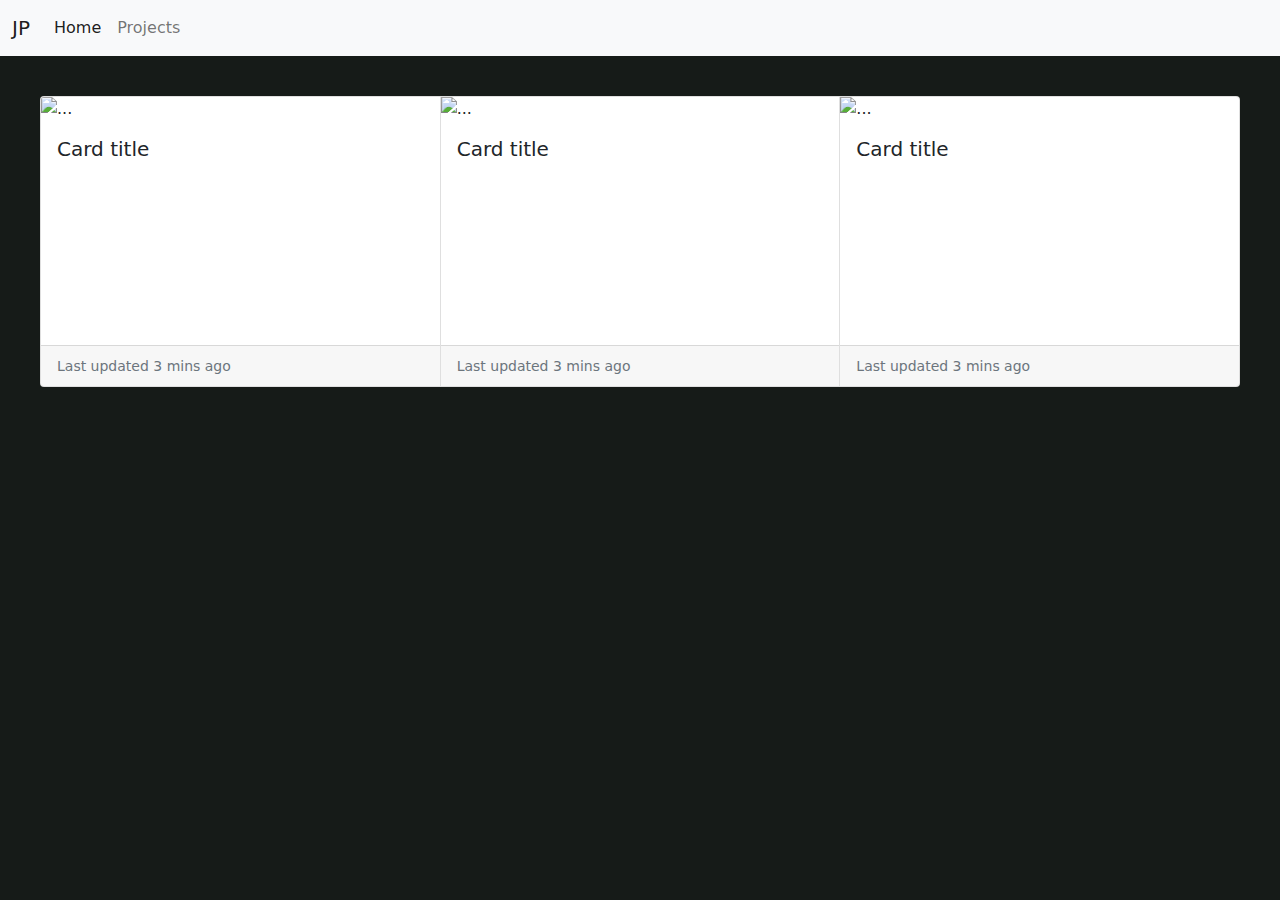
==== projects.html @ 694e1787 "update bio" ====
<!DOCTYPE html>
  <head>
    <title>Josh Pittman</title>
    <link rel="icon" type="image/x-icon" href="favicon.png" />
    <meta charset="utf-8" />
    <meta name="viewport" content="width=device-width, initial-scale=1" />
    <link rel="stylesheet" href="bootstrap.min.css">
    <link rel="stylesheet" href='style.css'>
  </head>

  <body>
    <!--Bootstrap Nav-->
    <nav class="navbar navbar-right navbar-expand-lg navbar-light bg-light">
      <div class="container-fluid">
        <a class="navbar-brand" href="index.html">JP</a>
        <button class="navbar-toggler" type="button" data-bs-toggle="collapse" data-bs-target="#navbarNav" aria-controls="navbarNav" aria-expanded="false" aria-label="Toggle navigation">
          <span class="navbar-toggler-icon"></span>
        </button>
        <div class="collapse navbar-collapse" id="navbarNav">
          <ul class="navbar-nav">
            <li class="nav-item">
              <a class="nav-link active" aria-current="page" href="index.html">Home</a>
            </li>
            <li class="nav-item">
              <a class="nav-link" href="#">Projects</a>
            </li>
          </ul>
        </div>
      </div>
    </nav>
    <!--Bootstrap Cards-->
    <div class="card-group">
      <div class="card">
        <img src="..." class="card-img-top" alt="...">
        <div class="card-body">
          <h5 class="card-title">Card title</h5>
          <p class="card-text">This is a wider card with supporting text below as a natural lead-in to additional content. This content is a little bit longer.</p>
        </div>
        <div class="card-footer">
          <small class="text-muted">Last updated 3 mins ago</small>
        </div>
      </div>
      <div class="card">
        <img src="..." class="card-img-top" alt="...">
        <div class="card-body">
          <h5 class="card-title">Card title</h5>
          <p class="card-text">This card has supporting text below as a natural lead-in to additional content.</p>
        </div>
        <div class="card-footer">
          <small class="text-muted">Last updated 3 mins ago</small>
        </div>
      </div>
      <div class="card">
        <img src="..." class="card-img-top" alt="...">
        <div class="card-body">
          <h5 class="card-title">Card title</h5>
          <p class="card-text">This is a wider card with supporting text below as a natural lead-in to additional content. This card has even longer content than the first to show that equal height action.</p>
        </div>
        <div class="card-footer">
          <small class="text-muted">Last updated 3 mins ago</small>
        </div>
      </div>
    </div>
    
    <script src="bootstrap.bundle.min.js"></script>
  </body>
</html>
---- style.css ----
body {
  background-color: rgb(22, 27, 24);
  display: inline-block;
  position: absolute;
  align-content: center;
  vertical-align: center;
}

iframe {
  aspect-ratio: 4/3;
  padding: 20px;
  width: 100%;
}

p {
  align-items: baseline;
  color:white;
  padding: 20px;
  text-align: justify;
}

p a {
  color:royalblue;
  text-decoration: none;
}

.bio {
  display: grid;
  grid-template-columns: auto;
  grid-template-rows: auto;
  margin: 20px;
  padding: 20px;
  background-color: rgb(41, 42, 45);
  border-radius: 15px;
}

.bio div {
  align-content: center;
  vertical-align: baseline;
}

.card-group {
  padding: 20px;
  margin: 20px;
}
 
@media (min-width: 890px) {
  .bio {
    grid-template-columns: 50% 50%;
    grid-template-rows:auto auto;
  }

  iframe {
    width: 100%;
  }

  p {
    text-align: left;
  }
}
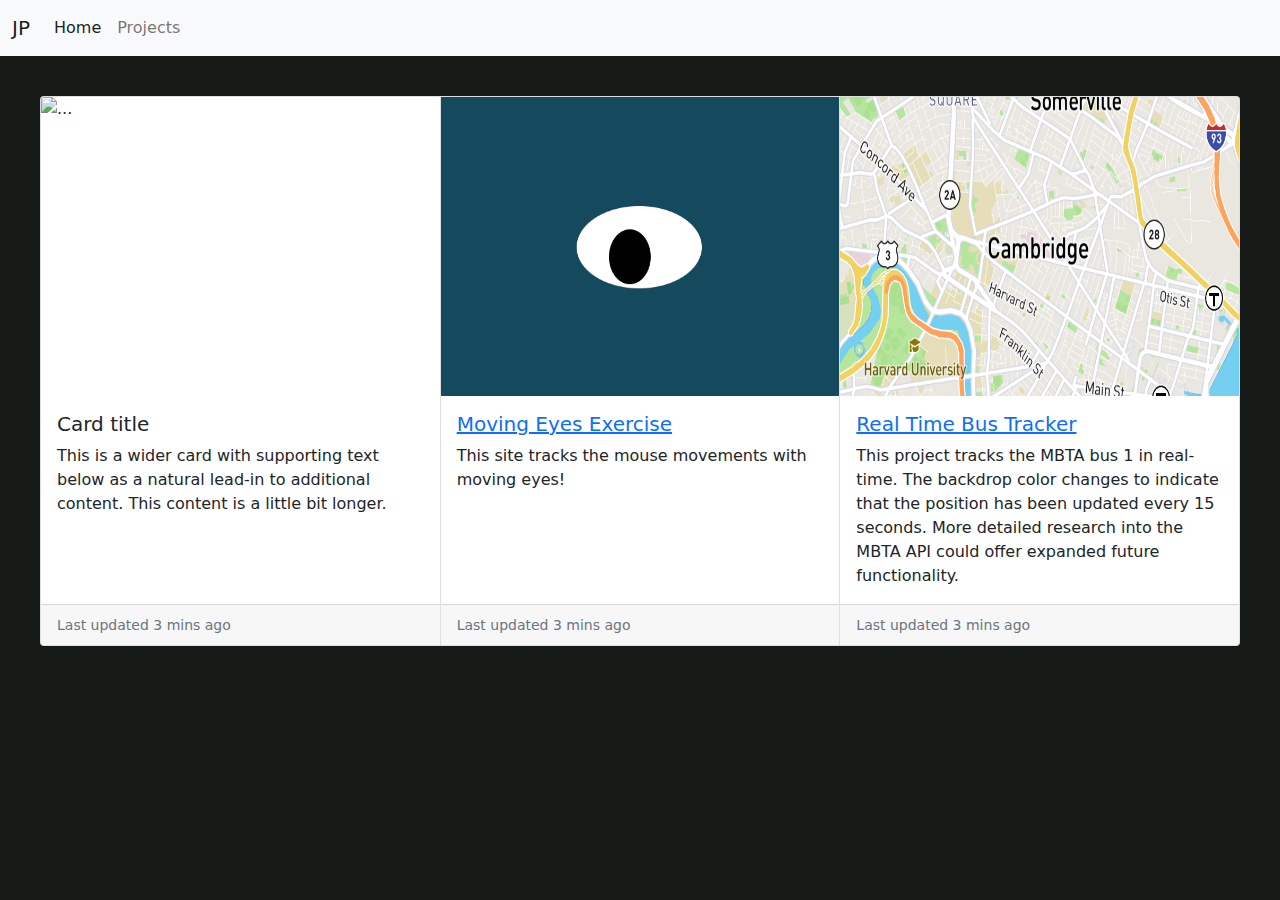
==== commit 1585f6cd: "Updated Cards and links" ====
--- a/projects.html
+++ b/projects.html
@@ -34,34 +34,47 @@
         <img src="..." class="card-img-top" alt="...">
         <div class="card-body">
           <h5 class="card-title">Card title</h5>
-          <p class="card-text">This is a wider card with supporting text below as a natural lead-in to additional content. This content is a little bit longer.</p>
+          <p class="card-text">
+            This is a wider card with supporting text below as a natural lead-in to additional content. This content is a little bit longer.</p>
         </div>
         <div class="card-footer">
           <small class="text-muted">Last updated 3 mins ago</small>
         </div>
       </div>
       <div class="card">
-        <img src="..." class="card-img-top" alt="...">
+        <img src="eyes.png" class="card-img-top" alt="Eyes">
         <div class="card-body">
-          <h5 class="card-title">Card title</h5>
-          <p class="card-text">This card has supporting text below as a natural lead-in to additional content.</p>
+          <h5 class="card-title">
+            <a href='https://github.com/servinjbass/eyes' target="_blank">
+              Moving Eyes Exercise
+            </a>
+          </h5>
+          <p class="card-text">
+            This site tracks the mouse movements with moving eyes!
+          </p>
         </div>
         <div class="card-footer">
           <small class="text-muted">Last updated 3 mins ago</small>
         </div>
       </div>
       <div class="card">
-        <img src="..." class="card-img-top" alt="...">
+        <img src="bus.png" class="card-img-top" alt="Map of Boston">
         <div class="card-body">
-          <h5 class="card-title">Card title</h5>
-          <p class="card-text">This is a wider card with supporting text below as a natural lead-in to additional content. This card has even longer content than the first to show that equal height action.</p>
+          <h5 class="card-title">
+            <a href='https://github.com/servinjbass/busTracker' target="_blank">
+              Real Time Bus Tracker
+            </a>
+          </h5>
+          <p class="card-text">
+            This project tracks the MBTA bus 1 in real-time. The backdrop color changes to indicate that the position has been updated every 15 seconds. More detailed research into the MBTA API could offer expanded future functionality.
+          </p>
         </div>
         <div class="card-footer">
           <small class="text-muted">Last updated 3 mins ago</small>
         </div>
       </div>
     </div>
-    
+
     <script src="bootstrap.bundle.min.js"></script>
   </body>
 </html>--- a/style.css
+++ b/style.css
@@ -10,13 +10,6 @@
   aspect-ratio: 4/3;
   padding: 20px;
   width: 100%;
-}
-
-p {
-  align-items: baseline;
-  color:white;
-  padding: 20px;
-  text-align: justify;
 }
 
 p a {
@@ -34,6 +27,13 @@
   border-radius: 15px;
 }
 
+.bio p {
+  align-items: baseline;
+  color:white;
+  padding: 20px;
+  text-align: justify;
+}
+
 .bio div {
   align-content: center;
   vertical-align: baseline;
@@ -42,6 +42,12 @@
 .card-group {
   padding: 20px;
   margin: 20px;
+}
+
+.card img {
+  aspect-ratio: 4/3;
+  width:100%;
+  height: inherit;
 }
  
 @media (min-width: 890px) {
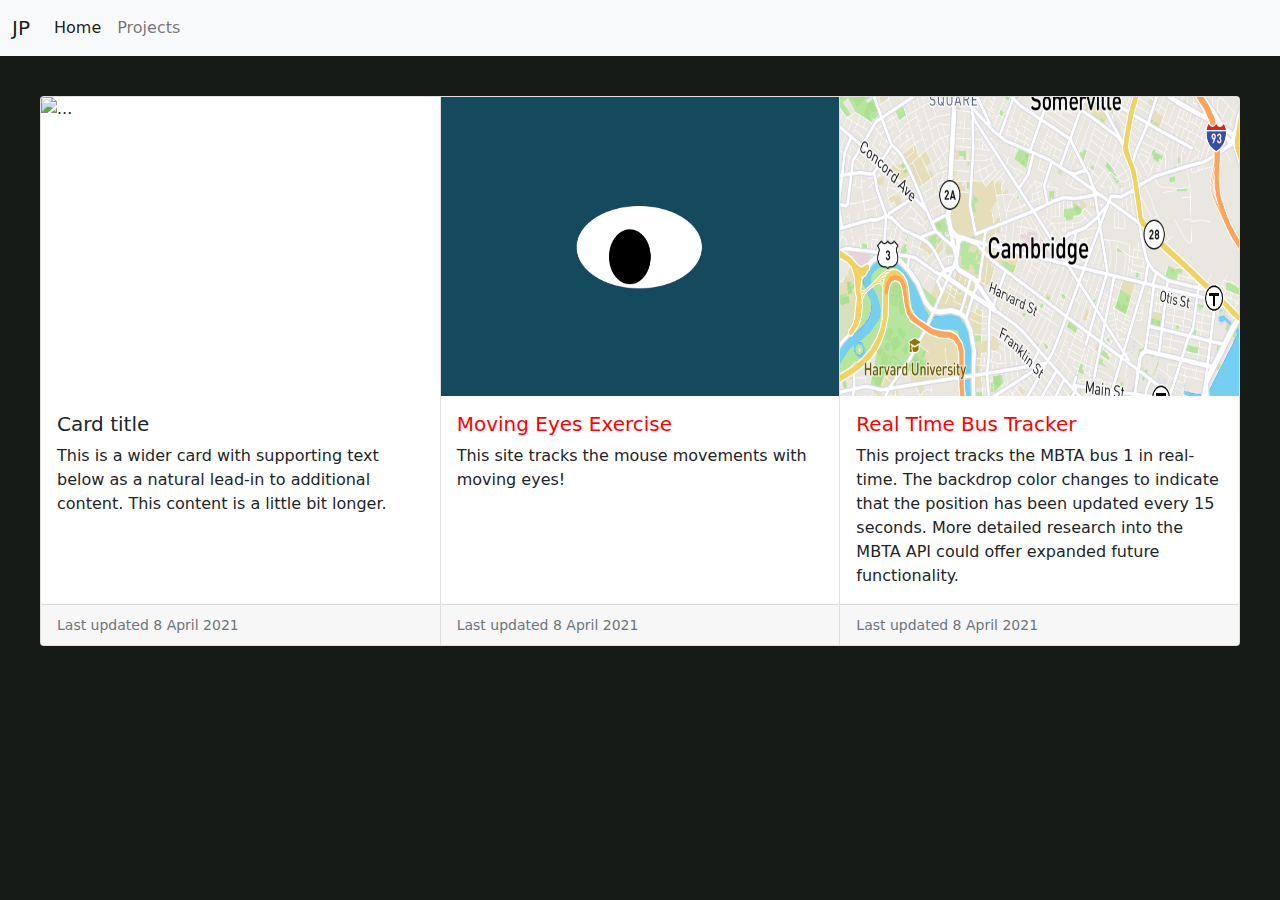
==== commit 028303ab: "added headings to index, updated style, added imgs" ====
--- a/projects.html
+++ b/projects.html
@@ -38,7 +38,7 @@
             This is a wider card with supporting text below as a natural lead-in to additional content. This content is a little bit longer.</p>
         </div>
         <div class="card-footer">
-          <small class="text-muted">Last updated 3 mins ago</small>
+          <small class="text-muted">Last updated 8 April 2021</small>
         </div>
       </div>
       <div class="card">
@@ -54,7 +54,7 @@
           </p>
         </div>
         <div class="card-footer">
-          <small class="text-muted">Last updated 3 mins ago</small>
+          <small class="text-muted">Last updated 8 April 2021</small>
         </div>
       </div>
       <div class="card">
@@ -70,7 +70,7 @@
           </p>
         </div>
         <div class="card-footer">
-          <small class="text-muted">Last updated 3 mins ago</small>
+          <small class="text-muted">Last updated 8 April 2021</small>
         </div>
       </div>
     </div>
--- a/style.css
+++ b/style.css
@@ -1,7 +1,6 @@
 body {
   background-color: rgb(22, 27, 24);
-  display: inline-block;
-  position: absolute;
+  position:relative
   align-content: center;
   vertical-align: center;
 }
@@ -12,8 +11,8 @@
   width: 100%;
 }
 
-p a {
-  color:royalblue;
+a, h2 {
+  color:red;
   text-decoration: none;
 }
 
@@ -21,10 +20,6 @@
   display: grid;
   grid-template-columns: auto;
   grid-template-rows: auto;
-  margin: 20px;
-  padding: 20px;
-  background-color: rgb(41, 42, 45);
-  border-radius: 15px;
 }
 
 .bio p {
@@ -49,13 +44,17 @@
   width:100%;
   height: inherit;
 }
+
+#myWrap {
+  margin: 20px;
+  padding: 20px;
+  background-color: rgb(41, 42, 45);
+  border-radius: 15px;
+  color: white;
+  align-content: center;
+}
  
 @media (min-width: 890px) {
-  .bio {
-    grid-template-columns: 50% 50%;
-    grid-template-rows:auto auto;
-  }
-
   iframe {
     width: 100%;
   }
@@ -63,4 +62,13 @@
   p {
     text-align: left;
   }
+
+  div.spacer {
+    height:inherit;
+  }
+
+  .bio {
+    grid-template-columns: 50% 50%;
+    grid-template-rows:auto auto;
+  }
 }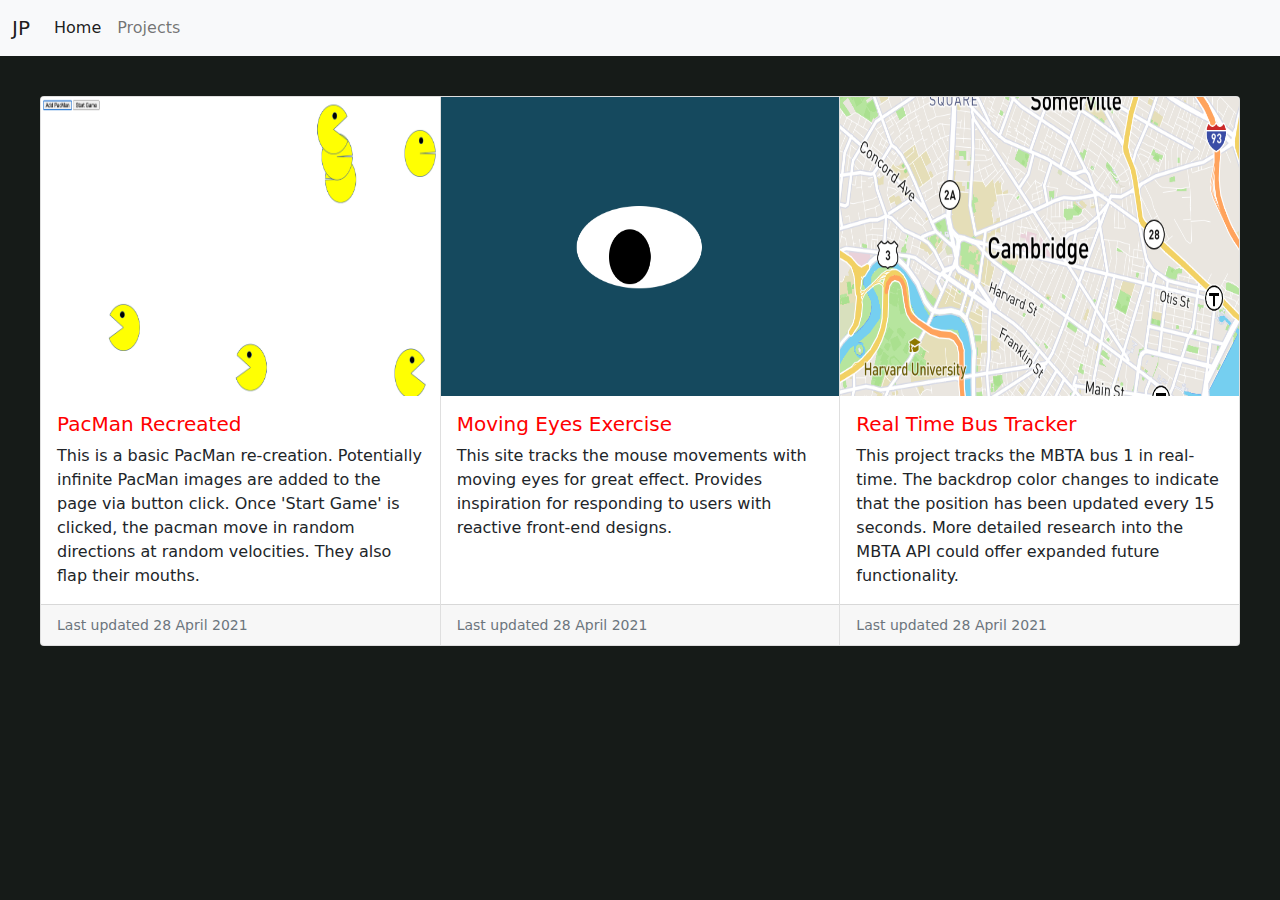
==== commit b1b909d9: "updated projects" ====
--- a/projects.html
+++ b/projects.html
@@ -31,18 +31,23 @@
     <!--Bootstrap Cards-->
     <div class="card-group">
       <div class="card">
-        <img src="..." class="card-img-top" alt="...">
+        <img src="pac.png" class="card-img-top" alt="PacMan">
         <div class="card-body">
-          <h5 class="card-title">Card title</h5>
+          <h5 class="card-title">
+            <a href='https://github.com/servinjbass/Pacman' target="_blank">
+              PacMan Recreated
+            </a>
+          </h5>
           <p class="card-text">
-            This is a wider card with supporting text below as a natural lead-in to additional content. This content is a little bit longer.</p>
+            This is a basic PacMan re-creation. Potentially infinite PacMan images are added to the page via button click. Once 'Start Game' is clicked, the pacman move in random directions at random velocities. They also flap their mouths.
+          </p>
         </div>
         <div class="card-footer">
-          <small class="text-muted">Last updated 8 April 2021</small>
+          <small class="text-muted">Last updated 28 April 2021</small>
         </div>
       </div>
       <div class="card">
-        <img src="eyes.png" class="card-img-top" alt="Eyes">
+        <img src="eyes.png" class="card-img-top" alt="Eye">
         <div class="card-body">
           <h5 class="card-title">
             <a href='https://github.com/servinjbass/eyes' target="_blank">
@@ -50,11 +55,11 @@
             </a>
           </h5>
           <p class="card-text">
-            This site tracks the mouse movements with moving eyes!
+            This site tracks the mouse movements with moving eyes for great effect. Provides inspiration for responding to users with reactive front-end designs.
           </p>
         </div>
         <div class="card-footer">
-          <small class="text-muted">Last updated 8 April 2021</small>
+          <small class="text-muted">Last updated 28 April 2021</small>
         </div>
       </div>
       <div class="card">
@@ -70,7 +75,7 @@
           </p>
         </div>
         <div class="card-footer">
-          <small class="text-muted">Last updated 8 April 2021</small>
+          <small class="text-muted">Last updated 28 April 2021</small>
         </div>
       </div>
     </div>
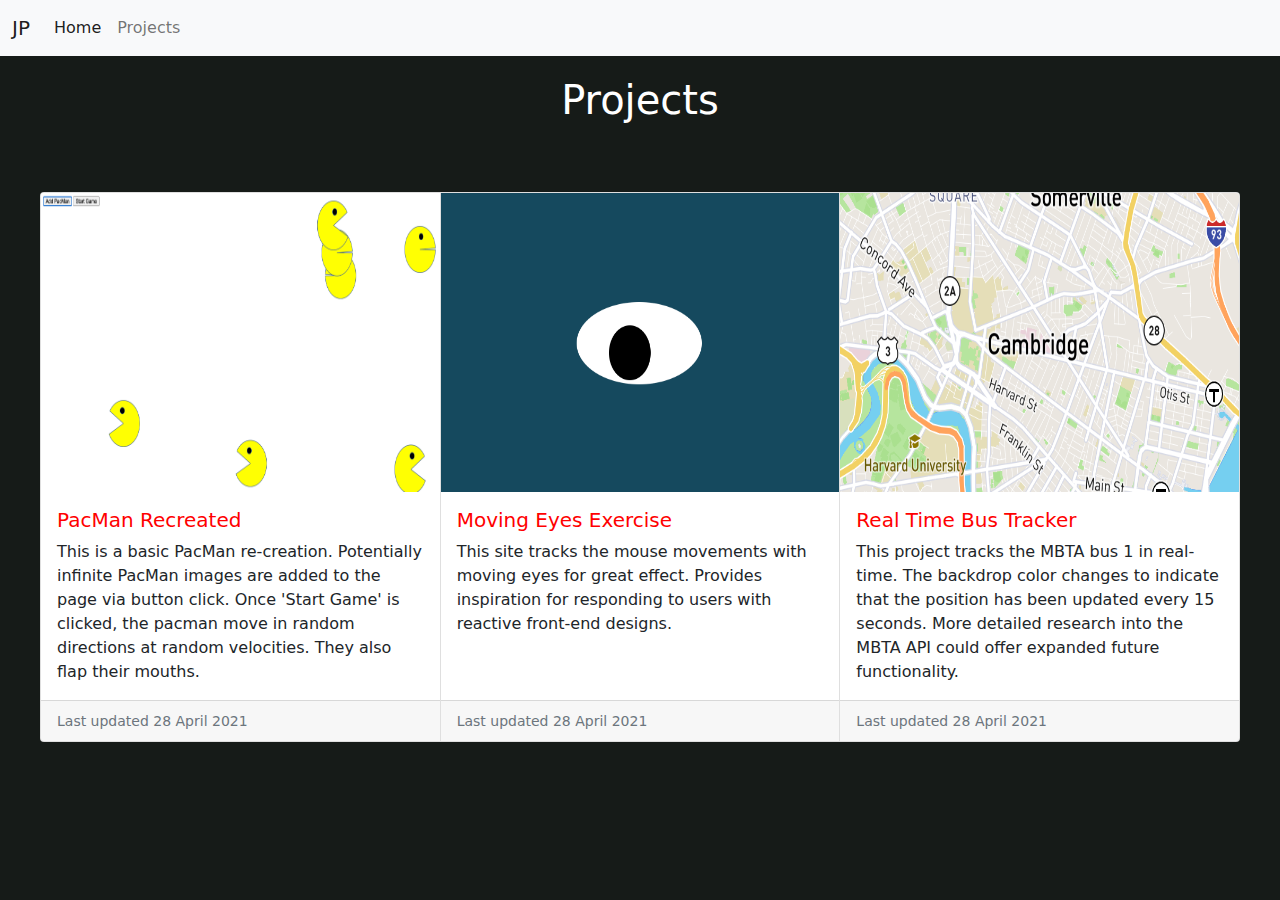
==== commit 11bf02d4: "added headers and update vid" ====
--- a/projects.html
+++ b/projects.html
@@ -28,6 +28,9 @@
         </div>
       </div>
     </nav>
+    <div class='myHead'>
+      <h1>Projects</h1>
+    </div>
     <!--Bootstrap Cards-->
     <div class="card-group">
       <div class="card">
--- a/style.css
+++ b/style.css
@@ -1,14 +1,14 @@
 body {
   background-color: rgb(22, 27, 24);
-  position:relative
-  align-content: center;
+  position:relative;
   vertical-align: center;
 }
 
 iframe {
-  aspect-ratio: 4/3;
   padding: 20px;
   width: 100%;
+  aspect-ratio: 15.2/9;
+  height: auto;
 }
 
 a, h2 {
@@ -45,15 +45,26 @@
   height: inherit;
 }
 
+.myHead {
+  width: 100%;
+  padding: 20px;
+  text-align: center;
+  
+}
+
 #myWrap {
+  width: 100%;
   margin: 20px;
   padding: 20px;
   background-color: rgb(41, 42, 45);
   border-radius: 15px;
   color: white;
-  align-content: center;
+  text-align: center;
 }
  
+.myHead h1 {
+  color: white;
+}
 @media (min-width: 890px) {
   iframe {
     width: 100%;
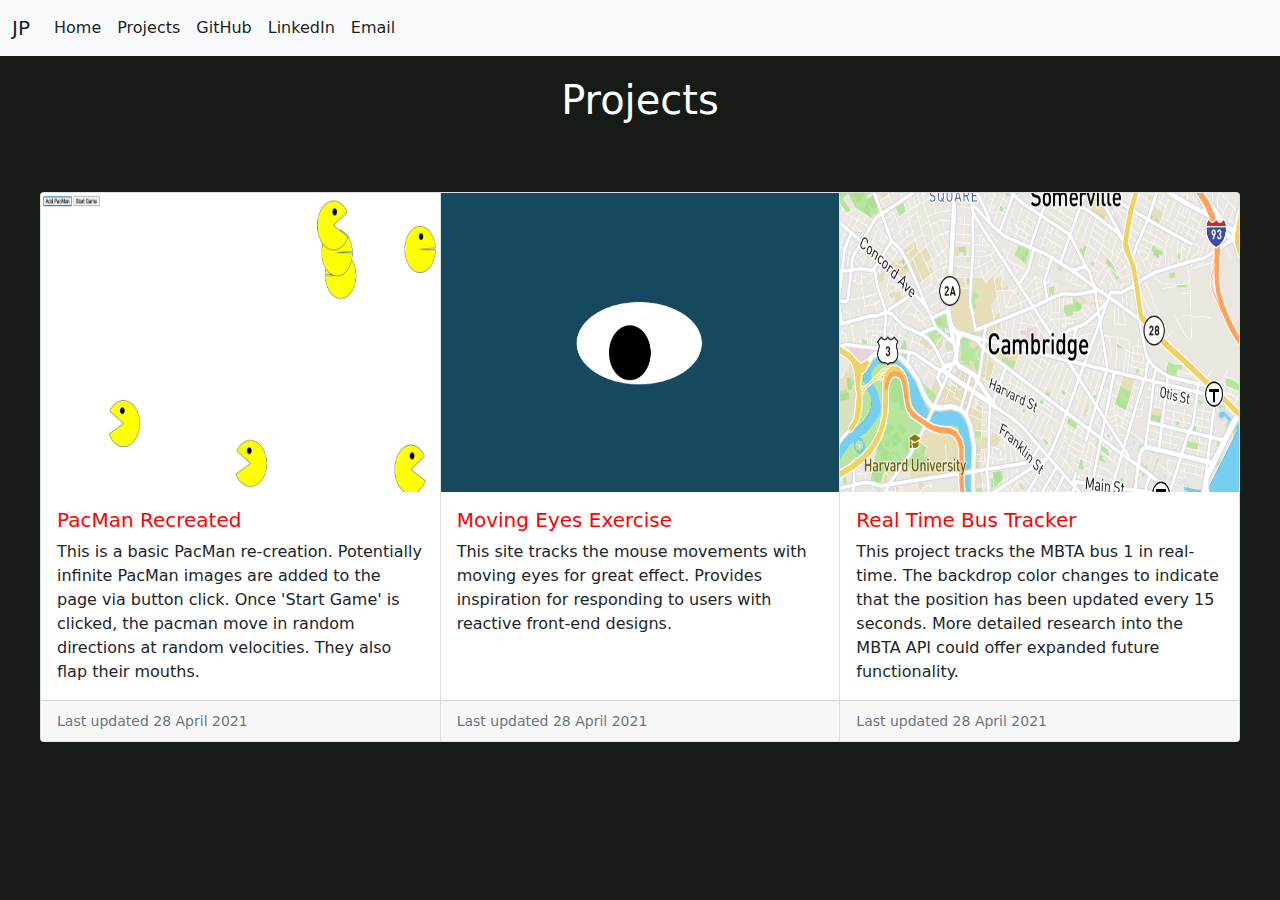
==== commit b47c8c64: "Cleaned CSS" ====
--- a/projects.html
+++ b/projects.html
@@ -22,7 +22,22 @@
               <a class="nav-link active" aria-current="page" href="index.html">Home</a>
             </li>
             <li class="nav-item">
-              <a class="nav-link" href="#">Projects</a>
+              <a class="nav-link active" href="#">Projects</a>
+            </li>
+            <li class="nav-item">
+              <a class="nav-link active" href='https://github.com/servinjbass/' target="_blank">
+                GitHub
+              </a>
+            </li>
+            <li class="nav-item">
+              <a class="nav-link active" href='https://linkedin.com/in/joshpittmancode' target='_blank'>
+                LinkedIn
+              </a>
+            </li>
+            <li class="nav-item">
+              <a class="nav-link active" href="mailto:contact@joshpittman.com">
+                Email
+              </a>
             </li>
           </ul>
         </div>
--- a/style.css
+++ b/style.css
@@ -1,14 +1,18 @@
 body {
   background-color: rgb(22, 27, 24);
-  position:relative;
+  position: relative;
   vertical-align: center;
+  width: 100%;
+  align-content: center;
+}
+
+nav {
+  width='100%';
 }
 
 iframe {
-  padding: 20px;
-  width: 100%;
+  margin: 20px;
   aspect-ratio: 15.2/9;
-  height: auto;
 }
 
 a, h2 {
@@ -20,17 +24,19 @@
   display: grid;
   grid-template-columns: auto;
   grid-template-rows: auto;
+  width: 100%;
+  padding:20px;
 }
 
 .bio p {
   align-items: baseline;
   color:white;
-  padding: 20px;
+  margin: 20px;
   text-align: justify;
 }
 
 .bio div {
-  align-content: center;
+  align-content: stretch;
   vertical-align: baseline;
 }
 
@@ -61,25 +67,28 @@
   color: white;
   text-align: center;
 }
+
+#profile {
+  margin-right: 20px;
+  height: 50px;
+}
  
 .myHead h1 {
   color: white;
 }
+
 @media (min-width: 890px) {
   iframe {
-    width: 100%;
+    width: 445px;
   }
 
   p {
     text-align: left;
   }
 
-  div.spacer {
-    height:inherit;
+  .bio {
+    grid-template-columns: 50% 50%;
+    grid-template-rows: auto auto;
   }
 
-  .bio {
-    grid-template-columns: 50% 50%;
-    grid-template-rows:auto auto;
-  }
 }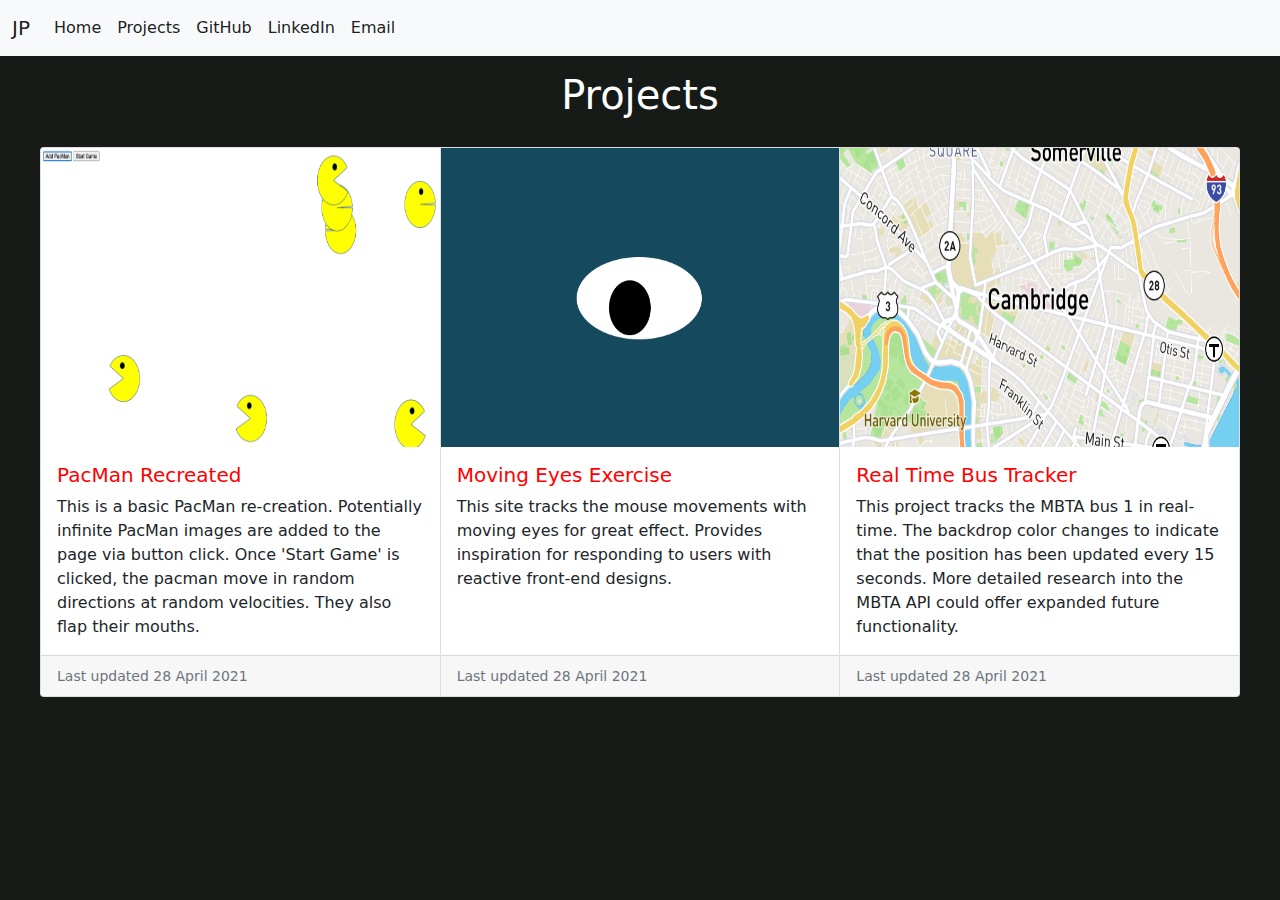
==== commit cb90733c: "updated profile" ====
--- a/projects.html
+++ b/projects.html
@@ -22,7 +22,7 @@
               <a class="nav-link active" aria-current="page" href="index.html">Home</a>
             </li>
             <li class="nav-item">
-              <a class="nav-link active" href="#">Projects</a>
+              <a class="nav-link active" href="projects.html">Projects</a>
             </li>
             <li class="nav-item">
               <a class="nav-link active" href='https://github.com/servinjbass/' target="_blank">
--- a/style.css
+++ b/style.css
@@ -6,13 +6,14 @@
   align-content: center;
 }
 
-nav {
-  width='100%';
-}
-
 iframe {
-  margin: 20px;
-  aspect-ratio: 15.2/9;
+  aspect-ratio: 16/9;
+  width: 100%;
+  top: 20px;
+  left: 20px;
+  bottom: 20px;
+  right: 20px;
+  border-radius: 20px;
 }
 
 a, h2 {
@@ -24,42 +25,36 @@
   display: grid;
   grid-template-columns: auto;
   grid-template-rows: auto;
-  width: 100%;
-  padding:20px;
-}
-
-.bio p {
-  align-items: baseline;
-  color:white;
-  margin: 20px;
-  text-align: justify;
-}
-
-.bio div {
-  align-content: stretch;
-  vertical-align: baseline;
+  padding: 20px;
 }
 
 .card-group {
   padding: 20px;
-  margin: 20px;
+  margin: 5px 20px 20px 20px;
+  max-height: 400px;
 }
 
 .card img {
+  width: 100%;
   aspect-ratio: 4/3;
-  width:100%;
-  height: inherit;
+  align-self: center;
 }
 
 .myHead {
+  margin-top: 15px;
   width: 100%;
-  padding: 20px;
   text-align: center;
-  
+  color: white;
+}
+
+#bioText {
+  color: black;
+  text-align: justify;
+  margin-right: 40px;
+  z-index: 10;
 }
 
 #myWrap {
-  width: 100%;
   margin: 20px;
   padding: 20px;
   background-color: rgb(41, 42, 45);
@@ -69,26 +64,21 @@
 }
 
 #profile {
-  margin-right: 20px;
-  height: 50px;
-}
- 
-.myHead h1 {
-  color: white;
+  background-image: url(Profile.jpg);
+  opacity: 70%;
+  margin-right: 20px !important;
+  padding: 20px;
+  background-size: 100% 100%;
+  border-radius: 20px;
 }
 
 @media (min-width: 890px) {
-  iframe {
-    width: 445px;
-  }
-
-  p {
-    text-align: left;
-  }
-
   .bio {
-    grid-template-columns: 50% 50%;
+    grid-template-columns: 50% 50% !important;
     grid-template-rows: auto auto;
   }
 
+  #bioText {
+    width: 100%;
+  }
 }